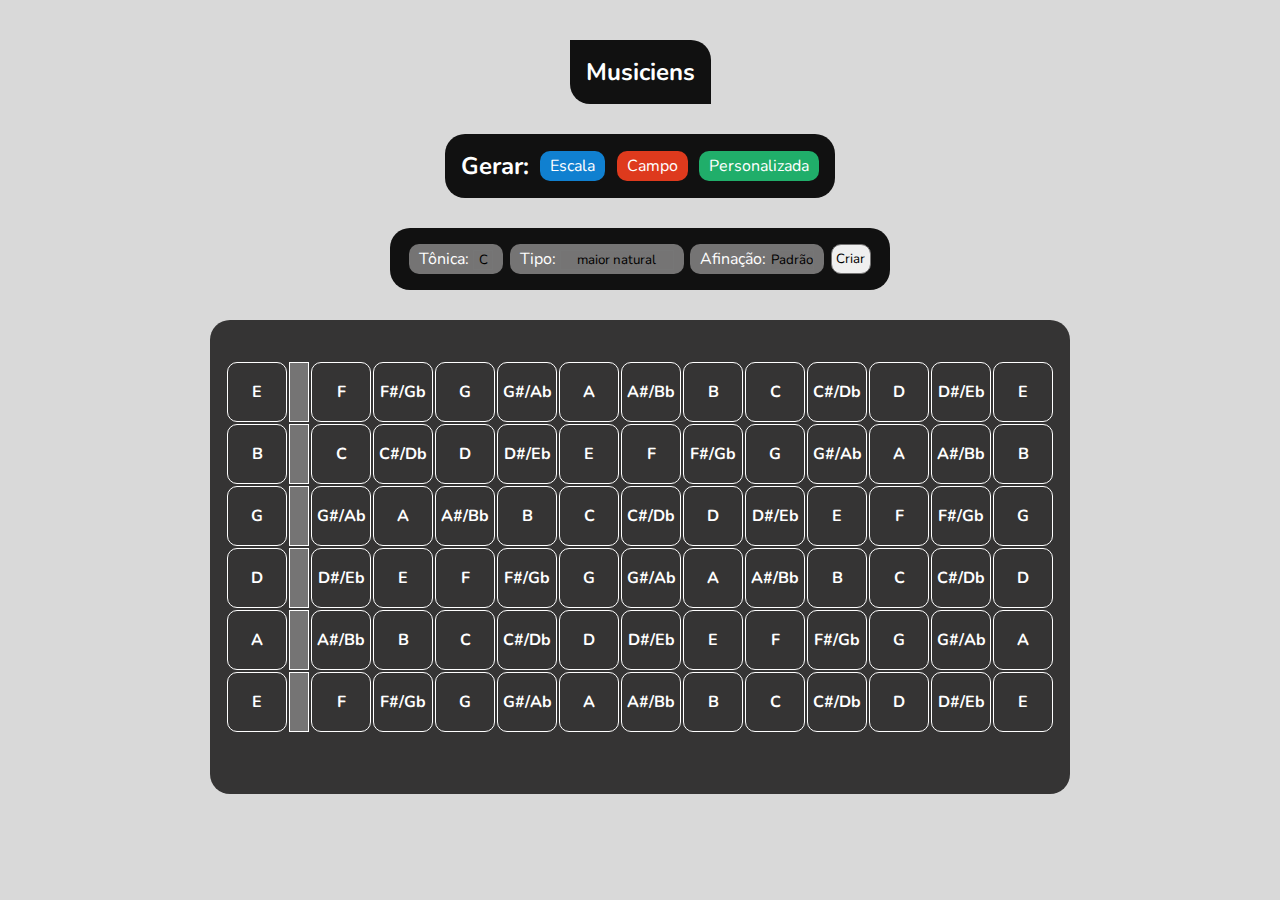
==== index.html @ cb357a63 "Rename Index.html to index.html" ====
<!DOCTYPE html>
<html lang="pt-br">
<head>
    <meta charset="UTF-8">
    <meta name="viewport" content="width=device-width, initial-scale=1.0">
    <title>Musiciens</title>
    <link rel="stylesheet" href="./style.css">
</head>
<body>
    <main class="caixa-mestre">
        <div class="filhos titulo">
            <h2>Musiciens</h2>
        </div>
        <div class="filhos escolha">
            <h2>Gerar:</h2>
            <div class="opcoes escala">Escala</div>
            <div class="opcoes campo">Campo</div>
            <div class="opcoes per-pop">Personalizada</div>
        </div>

<!-- parte dos ajustes -->
        <div class="filhos ajustes">
            <div class="ajuste tonica">Tônica: 
                <select class="selecionar tonicas">
                    <option class="valor" value="C">C</option>
                    <option class="valor" value="C#/Db">C#</option>
                    <option class="valor" value="D">D</option>
                    <option class="valor" value="D#/Eb">D#</option>
                    <option class="valor" value="E">E</option>
                    <option class="valor" value="F">F</option>
                    <option class="valor" value="F#/Gb">F#</option>
                    <option class="valor" value="G">G</option>
                    <option class="valor" value="G#/Ab">G#</option>
                    <option class="valor" value="A">A</option>
                    <option class="valor" value="A#/Bb">A#</option>
                    <option class="valor" value="B">B</option>
                </select>
            </div>
            <div class="ajuste tipo">Tipo: <select class="selecionar tipos">
                <option value="0" class="nat">maior natural</option>
                <option value="1" class="har">menor harmônica</option>
                <option value="2" class="mel">menor melódica</option>
                <option value="3" class="menat">menor natural</option>
                <option value="4" class="petmen">pentatônica menor</option>
                <option value="5" class="petmai">pentatônica maior</option>
                <option value="6" class="dim">diminuta</option>
            </select></div>
            <div class="ajuste afinação">Afinação: <select class="selecionar afina">
                <option value="0">Padrão</option>
                <option value="-2">-2 T</option>
                <option value="-1,5">-1,5 T</option>
                <option value="-1">-1 T</option>
                <option value="-0,5">-0,5 T</option>
                <option value="+0,5">+0,5 T</option>
                <option value="+1">+1 T</option>
                <option value="+1,5">+1,5 T</option>
                <option value="+2">+2 T</option>
            </select></div>
            <input type="button" onclick="format()" value="Criar" class="bt">
        </div>
<!-- Resultado -->
        <div class="filhos resultado">
            <h2 class="nome"></h2>
            <table>
                <tr>
                    <td class="notinhas">E</td>
                    <td class="pestana"></td>
                    <td class="notinhas">F</td>
                    <td class="notinhas">F#/Gb</td>
                    <td class="notinhas">G</td>
                    <td class="notinhas">G#/Ab</td>
                    <td class="notinhas">A</td>
                    <td class="notinhas">A#/Bb</td>
                    <td class="notinhas">B</td>
                    <td class="notinhas">C</td>
                    <td class="notinhas">C#/Db</td>
                    <td class="notinhas">D</td>
                    <td class="notinhas">D#/Eb</td>
                    <td class="notinhas">E</td>
                </tr>
                <tr>
                    <td class="notinhas">B</td>
                    <td class="pestana"></td>
                    <td class="notinhas">C</td>
                    <td class="notinhas">C#/Db</td>
                    <td class="notinhas">D</td>
                    <td class="notinhas">D#/Eb</td>
                    <td class="notinhas">E</td>
                    <td class="notinhas">F</td>
                    <td class="notinhas">F#/Gb</td>
                    <td class="notinhas">G</td>
                    <td class="notinhas">G#/Ab</td>
                    <td class="notinhas">A</td>
                    <td class="notinhas">A#/Bb</td>
                    <td class="notinhas">B</td>
                </tr>
                <tr>
                    <td class="notinhas">G</td>
                    <td class="pestana"></td>
                    <td class="notinhas">G#/Ab</td>
                    <td class="notinhas">A</td>
                    <td class="notinhas">A#/Bb</td>
                    <td class="notinhas">B</td>
                    <td class="notinhas">C</td>
                    <td class="notinhas">C#/Db</td>
                    <td class="notinhas">D</td>
                    <td class="notinhas">D#/Eb</td>
                    <td class="notinhas">E</td>
                    <td class="notinhas">F</td>
                    <td class="notinhas">F#/Gb</td>
                    <td class="notinhas">G</td>
                </tr>
                <tr>
                    <td class="notinhas">D</td>
                    <td class="pestana"></td>
                    <td class="notinhas">D#/Eb</td>
                    <td class="notinhas">E</td>
                    <td class="notinhas">F</td>
                    <td class="notinhas">F#/Gb</td>
                    <td class="notinhas">G</td>
                    <td class="notinhas">G#/Ab</td>
                    <td class="notinhas">A</td>
                    <td class="notinhas">A#/Bb</td>
                    <td class="notinhas">B</td>
                    <td class="notinhas">C</td>
                    <td class="notinhas">C#/Db</td>
                    <td class="notinhas">D</td>
                </tr>
                <tr>
                    <td class="notinhas">A</td>
                    <td class="pestana"></td>
                    <td class="notinhas">A#/Bb</td>
                    <td class="notinhas">B</td>
                    <td class="notinhas">C</td>
                    <td class="notinhas">C#/Db</td>
                    <td class="notinhas">D</td>
                    <td class="notinhas">D#/Eb</td>
                    <td class="notinhas">E</td>
                    <td class="notinhas">F</td>
                    <td class="notinhas">F#/Gb</td>
                    <td class="notinhas">G</td>
                    <td class="notinhas">G#/Ab</td>
                    <td class="notinhas">A</td>
                </tr>
                <tr>
                    <td class="notinhas">E</td>
                    <td class="pestana"></td>
                    <td class="notinhas">F</td>
                    <td class="notinhas">F#/Gb</td>
                    <td class="notinhas">G</td>
                    <td class="notinhas">G#/Ab</td>
                    <td class="notinhas">A</td>
                    <td class="notinhas">A#/Bb</td>
                    <td class="notinhas">B</td>
                    <td class="notinhas">C</td>
                    <td class="notinhas">C#/Db</td>
                    <td class="notinhas">D</td>
                    <td class="notinhas">D#/Eb</td>
                    <td class="notinhas">E</td>
                </tr>
            </table>
            <h3 class="infoUm"></h3>
            <h3 class="infoDois"></h3>
        </div>
    </main>
    <script src="../sistemas/script.js"></script>
</body>
</html>
---- style.css ----
@import url('https://fonts.googleapis.com/css2?family=Nunito:ital,wght@0,300;0,400;0,500;0,600;0,700;1,300;1,400;1,500;1,600;1,700&display=swap');

* {
    margin: 0;
    padding: 0;
    box-sizing: border-box;
    font-family: 'Nunito', sans-serif;
}

body {
    background-color: #D9D9D9;
    display: flex;
    justify-content: center;
}

.caixa-mestre {
    height: 100vh;
    width: 700px;
    display: flex;
    flex-direction: column;
    align-items: center;
}

.filhos {
    height: 70px;
    width: 70px;
    margin-bottom: 30px;
    background-color: #111111;
    width: fit-content;
    height: fit-content;
}

.titulo {
    padding: 16px;
    margin-top: 40px;
    color: white;
    border-top-right-radius: 20px;
    border-bottom-left-radius: 20px;
    font-size: 16px;
}

.escolha {
    width: 390px;
    height: fit-content;
    border-radius: 20px;
    padding: 16px;
    display: flex;
    align-items: center;
    justify-content: space-between;
    color: white;
}

.opcoes {
    padding: 4px 10px 4px 10px;
    border-radius: 10px;
    user-select: none;
    cursor: pointer;
}

.escala {
    background-color: #1080D0;
}

.escala:hover {
    background-color: #0f619c;
    transform: scale(1.2);
}

.campo {
    background-color: #de3a1d;
}

.campo:hover {
    background-color: #a12c17;
    transform: scale(1.2);
}

.per-pop {
    background-color: #20AE6A;
}

.per-pop:hover {
    background-color: #147546;
    transform: scale(1.2);
}

.ajustes {
    color: white;
    display: flex;
    justify-content: space-around;
    width: 500px;
    height: fit-content;
    padding: 16px;
    border-radius: 20px;
    user-select: none;
}

.ajuste {
    background-color: #757474;
    padding: 4px 10px 4px 10px;
    border-radius: 10px;
}

.selecionar {
    color: rgb(0, 0, 0);
    -webkit-appearance: none;
    -moz-appearance: none;
    background: #757474;
    outline: none;
    cursor: pointer;
    text-align: center;
}

.bt {
    border-radius: 10px;
    width: 40px;
    cursor: pointer;
    border: 1px solid #757474;
}

.resultado {
    color: white;
    background-color: #353434;
    display: flex;
    flex-direction: column;
    align-items: center;
    width: 860px;
    height: fit-content;
    margin-bottom: 0;
    border-radius: 20px;
}

.resultado h2 {
    margin: 20px 0 20px 0;
}

td {
    height: 60px;
    width: 60px;
    font-weight: 700;
    border-radius: 10px;
    text-align: center;
    user-select: none;
    border: 1px solid white;
}

.pestana {
    border-radius: 0;
    width: 20px;
    background-color: #757474;
}

h3 {
    margin-top: 20px;
}

.infoDois {
    margin-bottom: 20px;
}
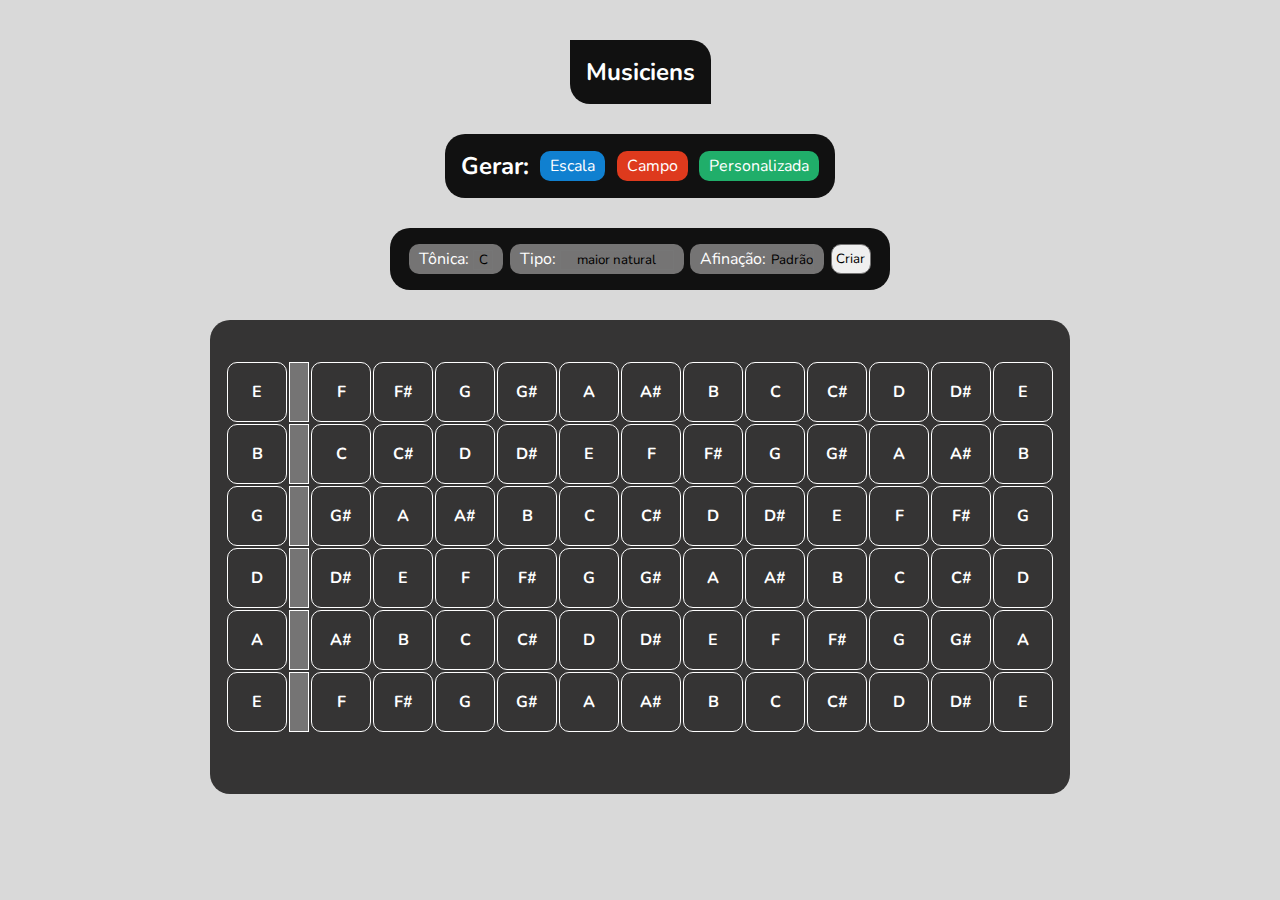
==== commit 8747e1dc: "Campos Harmônicos" ====
--- a/index.html
+++ b/index.html
@@ -23,16 +23,16 @@
             <div class="ajuste tonica">Tônica: 
                 <select class="selecionar tonicas">
                     <option class="valor" value="C">C</option>
-                    <option class="valor" value="C#/Db">C#</option>
+                    <option class="valor" value="C#">C#</option>
                     <option class="valor" value="D">D</option>
-                    <option class="valor" value="D#/Eb">D#</option>
+                    <option class="valor" value="D#">D#</option>
                     <option class="valor" value="E">E</option>
                     <option class="valor" value="F">F</option>
-                    <option class="valor" value="F#/Gb">F#</option>
+                    <option class="valor" value="F#">F#</option>
                     <option class="valor" value="G">G</option>
-                    <option class="valor" value="G#/Ab">G#</option>
+                    <option class="valor" value="G#">G#</option>
                     <option class="valor" value="A">A</option>
-                    <option class="valor" value="A#/Bb">A#</option>
+                    <option class="valor" value="A#">A#</option>
                     <option class="valor" value="B">B</option>
                 </select>
             </div>
@@ -47,122 +47,27 @@
             </select></div>
             <div class="ajuste afinação">Afinação: <select class="selecionar afina">
                 <option value="0">Padrão</option>
-                <option value="-2">-2 T</option>
-                <option value="-1,5">-1,5 T</option>
-                <option value="-1">-1 T</option>
-                <option value="-0,5">-0,5 T</option>
-                <option value="+0,5">+0,5 T</option>
-                <option value="+1">+1 T</option>
-                <option value="+1,5">+1,5 T</option>
-                <option value="+2">+2 T</option>
+                <option value="-2">↓2 T</option>
+                <option value="-1.5">↓1,5 T</option>
+                <option value="-1">↓1 T</option>
+                <option value="-0.5">↓0,5 T</option>
+                <option value="0.5">↑0,5 T</option>
+                <option value="1">↑1 T</option>
+                <option value="1.5">↑1,5 T</option>
+                <option value="2">↑2 T</option>
             </select></div>
             <input type="button" onclick="format()" value="Criar" class="bt">
         </div>
 <!-- Resultado -->
         <div class="filhos resultado">
             <h2 class="nome"></h2>
-            <table>
-                <tr>
-                    <td class="notinhas">E</td>
-                    <td class="pestana"></td>
-                    <td class="notinhas">F</td>
-                    <td class="notinhas">F#/Gb</td>
-                    <td class="notinhas">G</td>
-                    <td class="notinhas">G#/Ab</td>
-                    <td class="notinhas">A</td>
-                    <td class="notinhas">A#/Bb</td>
-                    <td class="notinhas">B</td>
-                    <td class="notinhas">C</td>
-                    <td class="notinhas">C#/Db</td>
-                    <td class="notinhas">D</td>
-                    <td class="notinhas">D#/Eb</td>
-                    <td class="notinhas">E</td>
-                </tr>
-                <tr>
-                    <td class="notinhas">B</td>
-                    <td class="pestana"></td>
-                    <td class="notinhas">C</td>
-                    <td class="notinhas">C#/Db</td>
-                    <td class="notinhas">D</td>
-                    <td class="notinhas">D#/Eb</td>
-                    <td class="notinhas">E</td>
-                    <td class="notinhas">F</td>
-                    <td class="notinhas">F#/Gb</td>
-                    <td class="notinhas">G</td>
-                    <td class="notinhas">G#/Ab</td>
-                    <td class="notinhas">A</td>
-                    <td class="notinhas">A#/Bb</td>
-                    <td class="notinhas">B</td>
-                </tr>
-                <tr>
-                    <td class="notinhas">G</td>
-                    <td class="pestana"></td>
-                    <td class="notinhas">G#/Ab</td>
-                    <td class="notinhas">A</td>
-                    <td class="notinhas">A#/Bb</td>
-                    <td class="notinhas">B</td>
-                    <td class="notinhas">C</td>
-                    <td class="notinhas">C#/Db</td>
-                    <td class="notinhas">D</td>
-                    <td class="notinhas">D#/Eb</td>
-                    <td class="notinhas">E</td>
-                    <td class="notinhas">F</td>
-                    <td class="notinhas">F#/Gb</td>
-                    <td class="notinhas">G</td>
-                </tr>
-                <tr>
-                    <td class="notinhas">D</td>
-                    <td class="pestana"></td>
-                    <td class="notinhas">D#/Eb</td>
-                    <td class="notinhas">E</td>
-                    <td class="notinhas">F</td>
-                    <td class="notinhas">F#/Gb</td>
-                    <td class="notinhas">G</td>
-                    <td class="notinhas">G#/Ab</td>
-                    <td class="notinhas">A</td>
-                    <td class="notinhas">A#/Bb</td>
-                    <td class="notinhas">B</td>
-                    <td class="notinhas">C</td>
-                    <td class="notinhas">C#/Db</td>
-                    <td class="notinhas">D</td>
-                </tr>
-                <tr>
-                    <td class="notinhas">A</td>
-                    <td class="pestana"></td>
-                    <td class="notinhas">A#/Bb</td>
-                    <td class="notinhas">B</td>
-                    <td class="notinhas">C</td>
-                    <td class="notinhas">C#/Db</td>
-                    <td class="notinhas">D</td>
-                    <td class="notinhas">D#/Eb</td>
-                    <td class="notinhas">E</td>
-                    <td class="notinhas">F</td>
-                    <td class="notinhas">F#/Gb</td>
-                    <td class="notinhas">G</td>
-                    <td class="notinhas">G#/Ab</td>
-                    <td class="notinhas">A</td>
-                </tr>
-                <tr>
-                    <td class="notinhas">E</td>
-                    <td class="pestana"></td>
-                    <td class="notinhas">F</td>
-                    <td class="notinhas">F#/Gb</td>
-                    <td class="notinhas">G</td>
-                    <td class="notinhas">G#/Ab</td>
-                    <td class="notinhas">A</td>
-                    <td class="notinhas">A#/Bb</td>
-                    <td class="notinhas">B</td>
-                    <td class="notinhas">C</td>
-                    <td class="notinhas">C#/Db</td>
-                    <td class="notinhas">D</td>
-                    <td class="notinhas">D#/Eb</td>
-                    <td class="notinhas">E</td>
-                </tr>
+            <table class="tabela">
+
             </table>
             <h3 class="infoUm"></h3>
             <h3 class="infoDois"></h3>
         </div>
     </main>
-    <script src="../sistemas/script.js"></script>
+    <script src="./sistemas/script.js"></script>
 </body>
 </html>
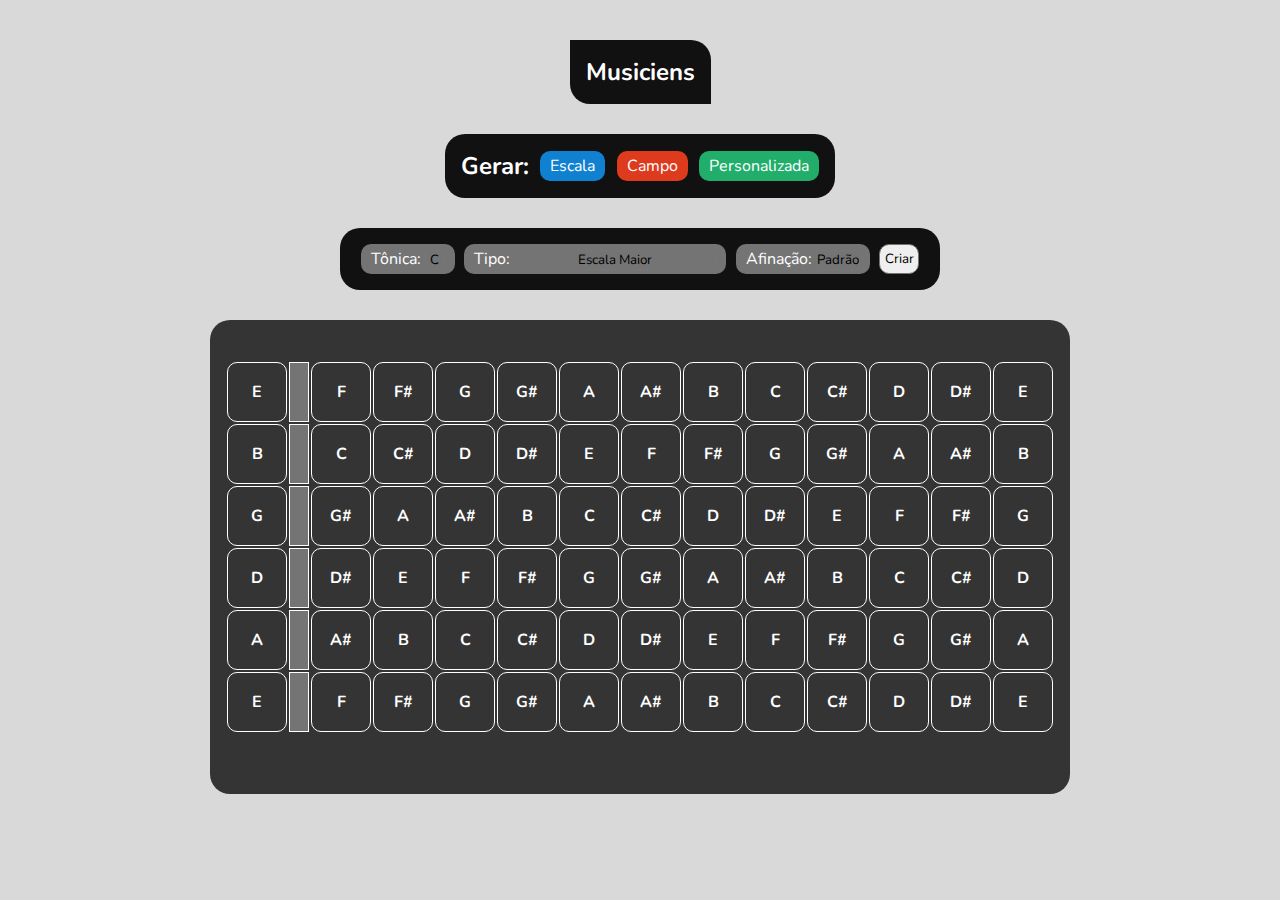
==== commit 4355e8f0: "Revolucionei" ====
--- a/index.html
+++ b/index.html
@@ -37,13 +37,7 @@
                 </select>
             </div>
             <div class="ajuste tipo">Tipo: <select class="selecionar tipos">
-                <option value="0" class="nat">maior natural</option>
-                <option value="1" class="har">menor harmônica</option>
-                <option value="2" class="mel">menor melódica</option>
-                <option value="3" class="menat">menor natural</option>
-                <option value="4" class="petmen">pentatônica menor</option>
-                <option value="5" class="petmai">pentatônica maior</option>
-                <option value="6" class="dim">diminuta</option>
+                
             </select></div>
             <div class="ajuste afinação">Afinação: <select class="selecionar afina">
                 <option value="0">Padrão</option>
--- a/style.css
+++ b/style.css
@@ -88,7 +88,7 @@
     color: white;
     display: flex;
     justify-content: space-around;
-    width: 500px;
+    width: 600px;
     height: fit-content;
     padding: 16px;
     border-radius: 20px;
